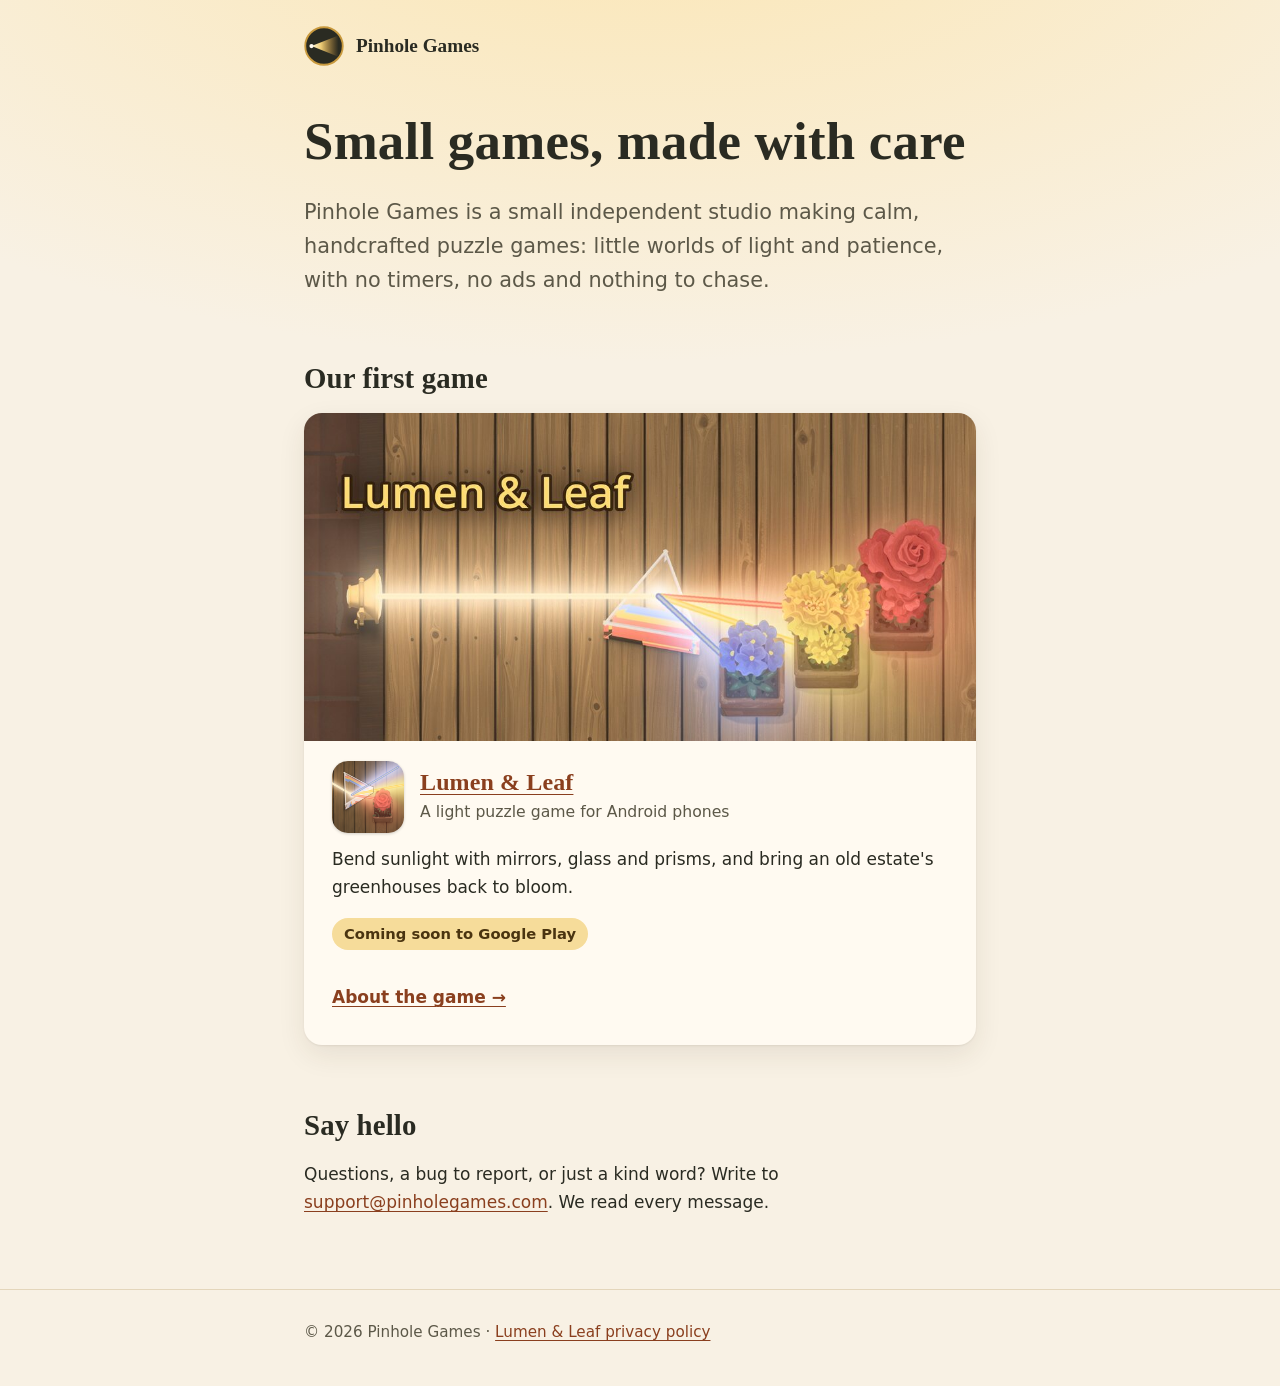
==== index.html @ 26357731 "The studio's website: home, Lumen & Leaf and a 404 page Plain HTML and one stylesheet for GitHub Pag" ====
<!doctype html>
<html lang="en">
<head>
  <meta charset="utf-8">
  <meta name="viewport" content="width=device-width, initial-scale=1">
  <title>Pinhole Games</title>
  <meta name="description" content="Pinhole Games is a small independent studio making calm, handcrafted puzzle games. Our first game is Lumen &amp; Leaf.">
  <link rel="canonical" href="https://pinholegames.com/">
  <link rel="icon" href="/assets/pinhole.svg" type="image/svg+xml">
  <link rel="icon" href="/assets/favicon-32.png" sizes="32x32" type="image/png">
  <link rel="apple-touch-icon" href="/assets/apple-touch-icon.png">
  <meta name="theme-color" content="#f8f1e4" media="(prefers-color-scheme: light)">
  <meta name="theme-color" content="#17201b" media="(prefers-color-scheme: dark)">
  <meta property="og:type" content="website">
  <meta property="og:site_name" content="Pinhole Games">
  <meta property="og:title" content="Pinhole Games">
  <meta property="og:description" content="A small independent studio making calm, handcrafted puzzle games.">
  <meta property="og:url" content="https://pinholegames.com/">
  <meta property="og:image" content="https://pinholegames.com/assets/lumen-and-leaf/feature.jpg">
  <link rel="stylesheet" href="/assets/site.css">
</head>
<body>
  <a class="skip" href="#main">Skip to content</a>
  <header class="site-header">
    <div class="wrap">
      <a class="brand" href="/"><img src="/assets/pinhole.svg" alt="" width="40" height="40"><span>Pinhole Games</span></a>
    </div>
  </header>

  <main id="main">
    <div class="wrap">
      <h1>Small games, made with care</h1>
      <p class="lede">Pinhole Games is a small independent studio making calm, handcrafted puzzle games:
        little worlds of light and patience, with no timers, no ads and nothing to chase.</p>

      <h2>Our first game</h2>
      <article class="card">
        <a href="/lumen-and-leaf/" tabindex="-1" aria-hidden="true">
          <img src="/assets/lumen-and-leaf/feature.jpg" width="1024" height="500"
            alt="">
        </a>
        <div class="body">
          <div class="game-head">
            <img src="/assets/lumen-and-leaf/icon.png" width="72" height="72" alt="">
            <div>
              <h3><a href="/lumen-and-leaf/">Lumen &amp; Leaf</a></h3>
              <p>A light puzzle game for Android phones</p>
            </div>
          </div>
          <p>Bend sunlight with mirrors, glass and prisms, and bring an old estate's greenhouses back to bloom.</p>
          <p><span class="badge">Coming soon to Google Play</span></p>
          <a class="more" href="/lumen-and-leaf/">About the game →</a>
        </div>
      </article>

      <h2>Say hello</h2>
      <p>Questions, a bug to report, or just a kind word? Write to
        <a href="mailto:support@pinholegames.com">support@pinholegames.com</a>. We read every message.</p>
    </div>
  </main>

  <footer class="site-footer">
    <div class="wrap">
      <p>© 2026 Pinhole Games · <a href="/lumen-and-leaf/privacy/">Lumen &amp; Leaf privacy policy</a></p>
    </div>
  </footer>
</body>
</html>
---- assets/site.css ----
/* Pinhole Games: one stylesheet for every page. No web fonts, no scripts, nothing loaded from
   another site: a visitor's browser talks to pinholegames.com alone. */

:root {
  color-scheme: light dark;
  --paper: #f8f1e4;
  --paper-glow: #fbe6b4;
  --card: #fffaf1;
  --ink: #2a2b22;
  --muted: #5c5848;
  --link: #8a3f1e;
  --leaf: #3d6a43;
  --rule: #e4d6bb;
  --badge: #f6dc9a;
  --badge-ink: #4a3410;
  --shadow: 0 1px 2px rgba(60, 45, 20, 0.08), 0 10px 28px rgba(60, 45, 20, 0.09);
  --serif: "Iowan Old Style", "Palatino Linotype", Palatino, "Book Antiqua", "URW Palladio L", Georgia, serif;
  --sans: system-ui, -apple-system, "Segoe UI", Roboto, "Noto Sans", "Helvetica Neue", Arial, sans-serif;
  --gutter: clamp(16px, 5vw, 32px);
}

@media (prefers-color-scheme: dark) {
  :root {
    --paper: #17201b;
    --paper-glow: #2d2c1d;
    --card: #212b25;
    --ink: #ece5d0;
    --muted: #b3b7a7;
    --link: #f2c862;
    --leaf: #9fd09a;
    --rule: #34403a;
    --badge: #e9c05a;
    --badge-ink: #2b2207;
    --shadow: 0 1px 2px rgba(0, 0, 0, 0.3), 0 10px 28px rgba(0, 0, 0, 0.25);
  }
}

*, *::before, *::after { box-sizing: border-box; }

html { -webkit-text-size-adjust: 100%; text-size-adjust: 100%; }

body {
  margin: 0;
  min-height: 100vh;
  display: flex;
  flex-direction: column;
  font: 1.0625rem/1.65 var(--sans);
  color: var(--ink);
  /* Morning light falling from the top of the page. */
  background: radial-gradient(130% 55% at 50% -8%, var(--paper-glow) 0%, var(--paper) 62%) no-repeat, var(--paper);
  overflow-wrap: break-word;
}

img { max-width: 100%; height: auto; display: block; }

a { color: var(--link); text-underline-offset: 0.18em; text-decoration-thickness: 1px; }
a:hover { text-decoration-thickness: 2px; }
a:focus-visible { outline: 3px solid var(--link); outline-offset: 3px; border-radius: 4px; }

h1, h2, h3 { font-family: var(--serif); font-weight: 600; line-height: 1.2; letter-spacing: 0.005em; }
h1 { font-size: clamp(2.2rem, 7vw, 3.3rem); margin: 0 0 0.4em; }
h2 { font-size: clamp(1.45rem, 4.5vw, 1.8rem); margin: 2.2em 0 0.6em; }
h3 { font-size: 1.2rem; margin: 1.6em 0 0.4em; }
p, ul { margin: 0 0 1em; }
ul { padding-left: 1.25em; }
li { margin-bottom: 0.45em; }
li::marker { color: var(--leaf); }

.wrap { width: 100%; max-width: 46rem; margin: 0 auto; padding: 0 var(--gutter); }
.wrap.wide { max-width: 60rem; }

.skip { position: absolute; left: -999px; top: 0; }
.skip:focus { left: 16px; top: 12px; z-index: 1; background: var(--card); padding: 8px 12px; border-radius: 8px; }

/* The header: the mark and the studio's name, home from every page. */
.site-header { padding: 22px 0 8px; }
.brand {
  display: inline-flex; align-items: center; gap: 12px;
  font: 600 1.2rem/1 var(--serif); color: var(--ink); text-decoration: none;
  min-height: 48px;
}
.brand img { width: 40px; height: 40px; }
.brand:hover span { text-decoration: underline; text-decoration-thickness: 1px; text-underline-offset: 0.2em; }

main { flex: 1; padding: 28px 0 56px; }

.lede { font-size: clamp(1.12rem, 3.6vw, 1.3rem); color: var(--muted); max-width: 36em; }

.card {
  background: var(--card);
  border-radius: 18px;
  box-shadow: var(--shadow);
  overflow: hidden;
}
.card .body { padding: 20px clamp(18px, 4vw, 28px) 24px; }

.game-head { display: flex; gap: 16px; align-items: center; margin-bottom: 12px; }
.game-head img { width: 72px; height: 72px; border-radius: 22%; flex: none; box-shadow: 0 1px 3px rgba(0, 0, 0, 0.18); }
.game-head h3 { margin: 0; font-size: 1.5rem; }
.game-head p { margin: 2px 0 0; color: var(--muted); font-size: 0.98rem; }

.badge {
  display: inline-block;
  background: var(--badge); color: var(--badge-ink);
  font-weight: 600; font-size: 0.92rem;
  padding: 4px 12px; border-radius: 999px;
}

.more { display: inline-block; margin-top: 6px; font-weight: 600; min-height: 48px; line-height: 48px; }

.hero-image { border-radius: 18px; box-shadow: var(--shadow); width: 100%; aspect-ratio: 1024 / 500; object-fit: cover; }

.tagline { font-family: var(--serif); font-size: clamp(1.15rem, 3.8vw, 1.35rem); color: var(--muted); margin-top: -0.2em; }

.pricing {
  font-family: var(--serif); font-size: clamp(1.08rem, 3.4vw, 1.22rem);
  border-left: 4px solid var(--badge); padding: 4px 0 4px 14px; margin: 1.2em 0;
}

/* Screenshots: a row to swipe on a phone, three side by side on a wider screen. */
.shots {
  display: grid; grid-auto-flow: column; grid-auto-columns: min(68vw, 260px); gap: 14px;
  overflow-x: auto; scroll-snap-type: x mandatory; padding: 4px 2px 14px; margin: 1.4em 0 0.4em;
  overscroll-behavior-x: contain;
}
.shots figure { margin: 0; scroll-snap-align: start; }
.shots img { border-radius: 14px; box-shadow: var(--shadow); aspect-ratio: 540 / 960; width: 100%; }
.shots figcaption { font-size: 0.92rem; color: var(--muted); margin-top: 8px; line-height: 1.45; }
@media (min-width: 720px) {
  .shots { grid-auto-flow: row; grid-template-columns: repeat(3, 1fr); overflow: visible; }
}

/* The privacy policy: a document to read. */
.policy h2 { font-size: 1.4rem; margin-top: 1.9em; }
.policy .meta { color: var(--muted); margin-bottom: 1.6em; }
.policy .summary { background: var(--card); border-radius: 14px; padding: 16px 20px; box-shadow: var(--shadow); }
.policy .summary p:last-child { margin-bottom: 0; }

.site-footer { border-top: 1px solid var(--rule); padding: 20px 0 32px; color: var(--muted); font-size: 0.95rem; }
.site-footer p { margin: 0; }
.site-footer a { display: inline-block; min-height: 44px; line-height: 44px; }

.center { text-align: center; }
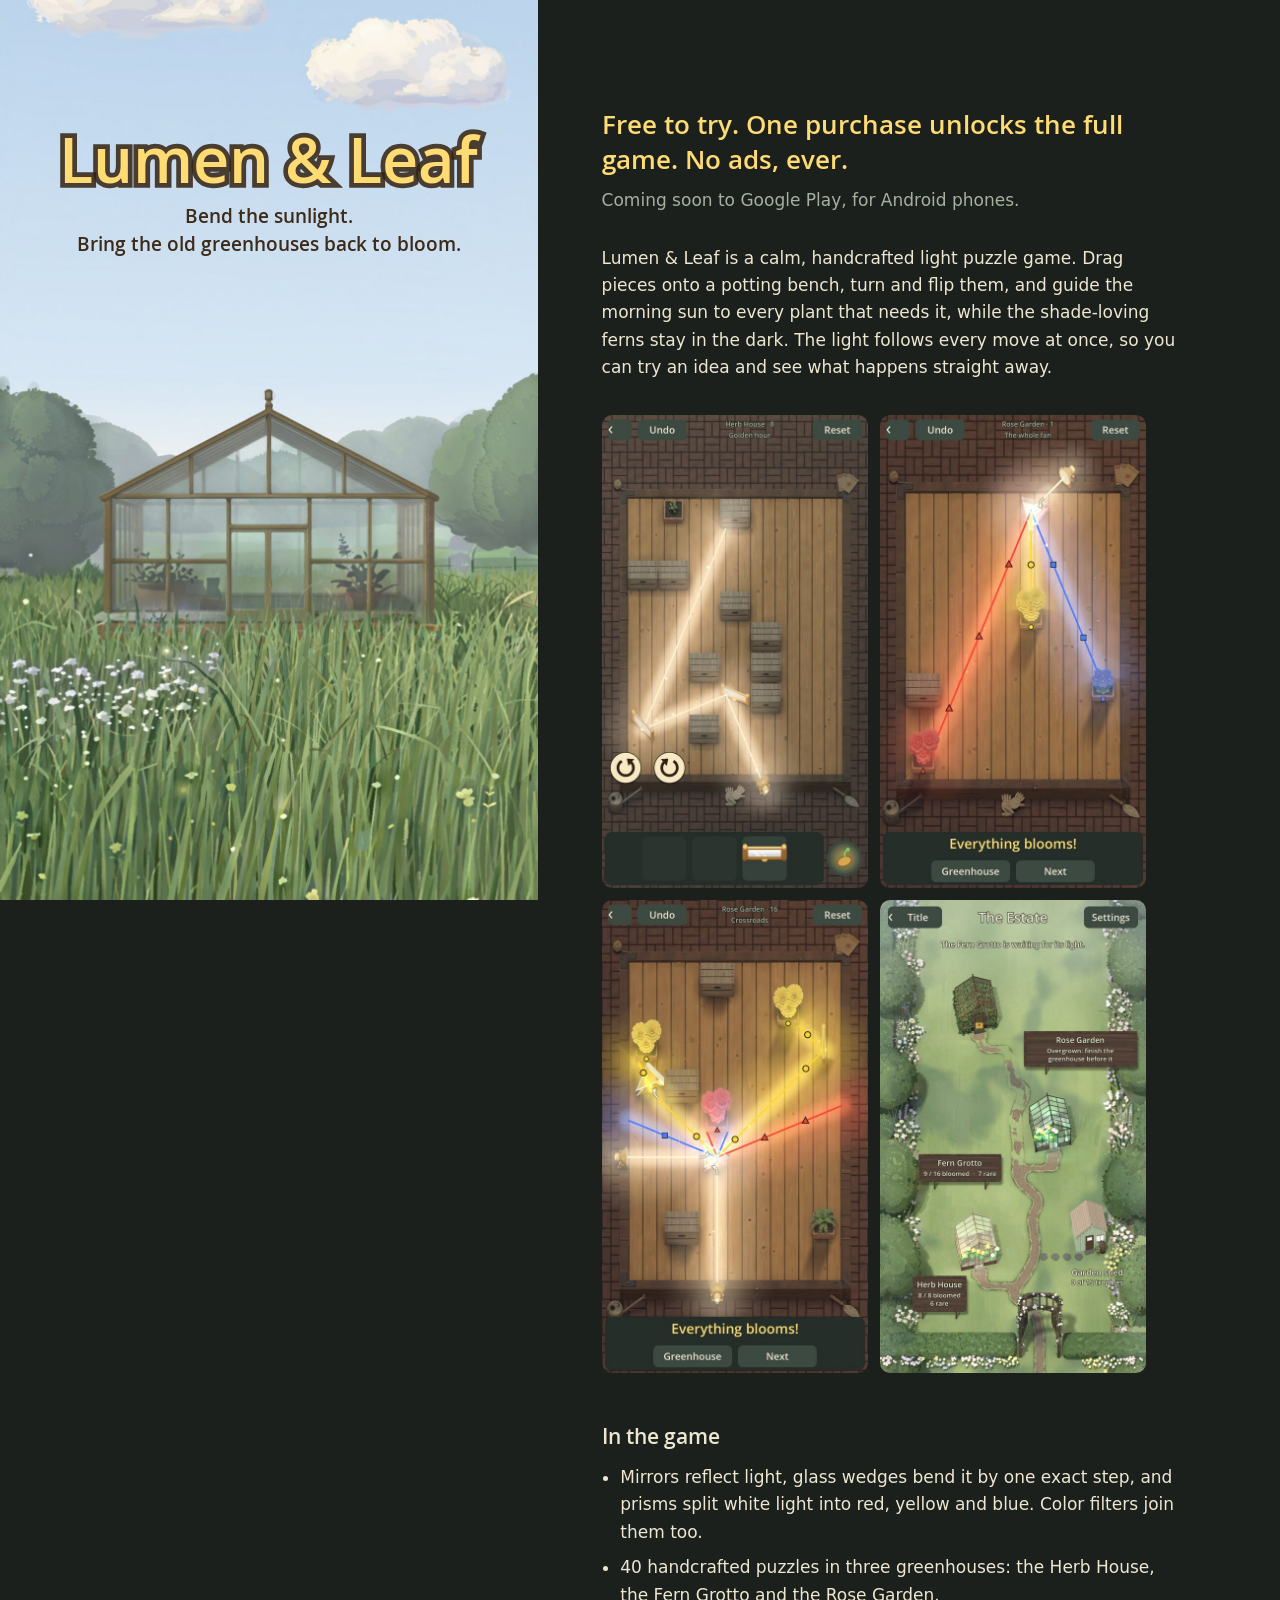
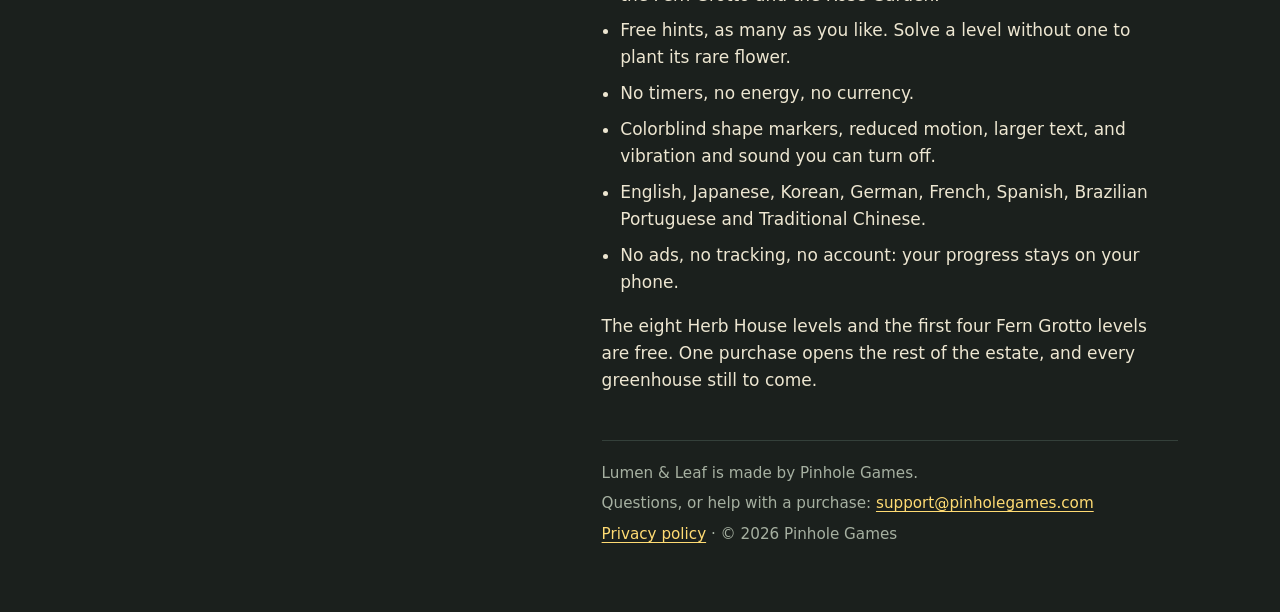
==== commit 758481a0: "The site in the game's own look The home page is Lumen & Leaf: the title screen's painting with the " ====
--- a/index.html
+++ b/index.html
@@ -3,66 +3,69 @@
 <head>
   <meta charset="utf-8">
   <meta name="viewport" content="width=device-width, initial-scale=1">
-  <title>Pinhole Games</title>
-  <meta name="description" content="Pinhole Games is a small independent studio making calm, handcrafted puzzle games. Our first game is Lumen &amp; Leaf.">
+  <title>Lumen &amp; Leaf</title>
+  <meta name="description" content="Lumen &amp; Leaf: bend sunlight with mirrors, glass and prisms, and bring an old estate's greenhouses back to bloom. A light puzzle game for Android phones by Pinhole Games.">
   <link rel="canonical" href="https://pinholegames.com/">
-  <link rel="icon" href="/assets/pinhole.svg" type="image/svg+xml">
+  <link rel="icon" href="/favicon.ico" sizes="any">
   <link rel="icon" href="/assets/favicon-32.png" sizes="32x32" type="image/png">
   <link rel="apple-touch-icon" href="/assets/apple-touch-icon.png">
-  <meta name="theme-color" content="#f8f1e4" media="(prefers-color-scheme: light)">
-  <meta name="theme-color" content="#17201b" media="(prefers-color-scheme: dark)">
+  <link rel="preload" href="/assets/fonts/open-sans-semibold.woff2" as="font" type="font/woff2" crossorigin>
+  <meta name="theme-color" content="#1b201d">
   <meta property="og:type" content="website">
   <meta property="og:site_name" content="Pinhole Games">
-  <meta property="og:title" content="Pinhole Games">
-  <meta property="og:description" content="A small independent studio making calm, handcrafted puzzle games.">
+  <meta property="og:title" content="Lumen &amp; Leaf">
+  <meta property="og:description" content="Bend sunlight with mirrors, glass and prisms, and bring an old estate's greenhouses back to bloom.">
   <meta property="og:url" content="https://pinholegames.com/">
   <meta property="og:image" content="https://pinholegames.com/assets/lumen-and-leaf/feature.jpg">
   <link rel="stylesheet" href="/assets/site.css">
 </head>
 <body>
-  <a class="skip" href="#main">Skip to content</a>
-  <header class="site-header">
-    <div class="wrap">
-      <a class="brand" href="/"><img src="/assets/pinhole.svg" alt="" width="40" height="40"><span>Pinhole Games</span></a>
-    </div>
-  </header>
+  <div class="page">
+    <header class="title">
+      <h1>Lumen &amp; Leaf</h1>
+      <p>Bend the sunlight.<br>Bring the old greenhouses back to bloom.</p>
+    </header>
 
-  <main id="main">
-    <div class="wrap">
-      <h1>Small games, made with care</h1>
-      <p class="lede">Pinhole Games is a small independent studio making calm, handcrafted puzzle games:
-        little worlds of light and patience, with no timers, no ads and nothing to chase.</p>
+    <main class="about">
+      <p class="pricing">Free to try. One purchase unlocks the full game. No ads, ever.</p>
+      <p class="status">Coming soon to Google Play, for Android phones.</p>
 
-      <h2>Our first game</h2>
-      <article class="card">
-        <a href="/lumen-and-leaf/" tabindex="-1" aria-hidden="true">
-          <img src="/assets/lumen-and-leaf/feature.jpg" width="1024" height="500"
-            alt="">
-        </a>
-        <div class="body">
-          <div class="game-head">
-            <img src="/assets/lumen-and-leaf/icon.png" width="72" height="72" alt="">
-            <div>
-              <h3><a href="/lumen-and-leaf/">Lumen &amp; Leaf</a></h3>
-              <p>A light puzzle game for Android phones</p>
-            </div>
-          </div>
-          <p>Bend sunlight with mirrors, glass and prisms, and bring an old estate's greenhouses back to bloom.</p>
-          <p><span class="badge">Coming soon to Google Play</span></p>
-          <a class="more" href="/lumen-and-leaf/">About the game →</a>
-        </div>
-      </article>
+      <p>Lumen &amp; Leaf is a calm, handcrafted light puzzle game. Drag pieces onto a potting bench, turn and
+        flip them, and guide the morning sun to every plant that needs it, while the shade-loving ferns stay in
+        the dark. The light follows every move at once, so you can try an idea and see what happens straight
+        away.</p>
 
-      <h2>Say hello</h2>
-      <p>Questions, a bug to report, or just a kind word? Write to
-        <a href="mailto:support@pinholegames.com">support@pinholegames.com</a>. We read every message.</p>
-    </div>
-  </main>
+      <div class="shots">
+        <img src="/assets/lumen-and-leaf/golden-hour.jpg" width="540" height="960" loading="lazy"
+          alt="A Herb House level: sunlight bounces off mirrors across a wooden potting bench between crates.">
+        <img src="/assets/lumen-and-leaf/prism-fan.jpg" width="540" height="960" loading="lazy"
+          alt="A Rose Garden level: a prism splits the sunlight into red, yellow and blue beams, each reaching a flower of its color.">
+        <img src="/assets/lumen-and-leaf/crossroads.jpg" width="540" height="960" loading="lazy"
+          alt="A solved level: white, red, yellow and blue light crosses the bench and every flower is in bloom.">
+        <img src="/assets/lumen-and-leaf/estate.jpg" width="540" height="960" loading="lazy"
+          alt="The estate map: paths through a garden to the Herb House, the Fern Grotto, the Rose Garden and the garden shed.">
+      </div>
 
-  <footer class="site-footer">
-    <div class="wrap">
-      <p>© 2026 Pinhole Games · <a href="/lumen-and-leaf/privacy/">Lumen &amp; Leaf privacy policy</a></p>
-    </div>
-  </footer>
+      <h2>In the game</h2>
+      <ul>
+        <li>Mirrors reflect light, glass wedges bend it by one exact step, and prisms split white light into red,
+          yellow and blue. Color filters join them too.</li>
+        <li>40 handcrafted puzzles in three greenhouses: the Herb House, the Fern Grotto and the Rose Garden.</li>
+        <li>Free hints, as many as you like. Solve a level without one to plant its rare flower.</li>
+        <li>No timers, no energy, no currency.</li>
+        <li>Colorblind shape markers, reduced motion, larger text, and vibration and sound you can turn off.</li>
+        <li>English, Japanese, Korean, German, French, Spanish, Brazilian Portuguese and Traditional Chinese.</li>
+        <li>No ads, no tracking, no account: your progress stays on your phone.</li>
+      </ul>
+      <p>The eight Herb House levels and the first four Fern Grotto levels are free. One purchase opens the rest
+        of the estate, and every greenhouse still to come.</p>
+
+      <footer class="site-footer">
+        <p>Lumen &amp; Leaf is made by Pinhole Games.</p>
+        <p>Questions, or help with a purchase: <a href="mailto:support@pinholegames.com">support@pinholegames.com</a></p>
+        <p><a href="/lumen-and-leaf/privacy">Privacy policy</a> · © 2026 Pinhole Games</p>
+      </footer>
+    </main>
+  </div>
 </body>
 </html>
--- a/assets/site.css
+++ b/assets/site.css
@@ -1,143 +1,102 @@
-/* Pinhole Games: one stylesheet for every page. No web fonts, no scripts, nothing loaded from
-   another site: a visitor's browser talks to pinholegames.com alone. */
+/* pinholegames.com. The Lumen & Leaf page wears the game's own look: its title painting, its lettering
+   (Open Sans SemiBold, gold with a dark edge) and its colours (src/game/palette.gd). The privacy policy
+   and the 404 page are plain pages. No scripts, nothing loaded from another site. */
+
+@font-face {
+  font-family: "Open Sans";
+  src: url("/assets/fonts/open-sans-semibold.woff2") format("woff2");
+  font-weight: 600;
+  font-style: normal;
+  font-display: swap;
+}
 
 :root {
-  color-scheme: light dark;
-  --paper: #f8f1e4;
-  --paper-glow: #fbe6b4;
-  --card: #fffaf1;
-  --ink: #2a2b22;
-  --muted: #5c5848;
-  --link: #8a3f1e;
-  --leaf: #3d6a43;
-  --rule: #e4d6bb;
-  --badge: #f6dc9a;
-  --badge-ink: #4a3410;
-  --shadow: 0 1px 2px rgba(60, 45, 20, 0.08), 0 10px 28px rgba(60, 45, 20, 0.09);
-  --serif: "Iowan Old Style", "Palatino Linotype", Palatino, "Book Antiqua", "URW Palladio L", Georgia, serif;
-  --sans: system-ui, -apple-system, "Segoe UI", Roboto, "Noto Sans", "Helvetica Neue", Arial, sans-serif;
-  --gutter: clamp(16px, 5vw, 32px);
+  --ground: #1b201d;
+  --tray: #262e2a;
+  --text: #ede6d1;
+  --muted: #a6b0a1;
+  --gold: #ffdb73;
+  --edge: rgba(51, 33, 15, 0.85);
+  --brown: #3d2b1a;
+  --rule: #34403a;
+  --game: "Open Sans", system-ui, sans-serif;
+  --body: system-ui, -apple-system, "Segoe UI", Roboto, "Noto Sans", Arial, sans-serif;
+  --gutter: clamp(16px, 5vw, 48px);
 }
 
-@media (prefers-color-scheme: dark) {
-  :root {
-    --paper: #17201b;
-    --paper-glow: #2d2c1d;
-    --card: #212b25;
-    --ink: #ece5d0;
-    --muted: #b3b7a7;
-    --link: #f2c862;
-    --leaf: #9fd09a;
-    --rule: #34403a;
-    --badge: #e9c05a;
-    --badge-ink: #2b2207;
-    --shadow: 0 1px 2px rgba(0, 0, 0, 0.3), 0 10px 28px rgba(0, 0, 0, 0.25);
-  }
+* { box-sizing: border-box; }
+html { -webkit-text-size-adjust: 100%; text-size-adjust: 100%; }
+body { margin: 0; background: var(--ground); color: var(--text); font: 1.0625rem/1.6 var(--body); }
+img { display: block; max-width: 100%; height: auto; }
+a { color: var(--gold); text-underline-offset: 0.18em; }
+a:focus-visible { outline: 3px solid var(--gold); outline-offset: 3px; }
+h2 { font: 600 1.3rem/1.3 var(--game); margin: 2.4em 0 0.7em; color: var(--text); }
+p, ul { margin: 0 0 1em; }
+ul { padding-left: 1.1em; }
+li { margin-bottom: 0.5em; }
+
+/* The title screen: the painted meadow and its greenhouse, the game's name lettered over the sky. */
+.title {
+  min-height: 100svh;
+  padding: 16svh var(--gutter) 0;
+  background: #b9d3e6 url("/assets/lumen-and-leaf/title.jpg") center 22% / cover no-repeat;
+  text-align: center;
+}
+.title h1 {
+  margin: 0;
+  font: 600 min(6.4rem, 12vw)/1.05 var(--game);
+  white-space: nowrap;
+  color: var(--gold);
+  -webkit-text-stroke: 0.15em var(--edge);
+  paint-order: stroke fill;
+}
+/* Each line of the tagline on a line of its own, never wrapped, as the title screen has it. */
+.title p {
+  margin: 0.55em 0 0;
+  font: 600 min(1.45rem, 4vw)/1.45 var(--game);
+  color: var(--brown);
+  white-space: nowrap;
 }
 
-*, *::before, *::after { box-sizing: border-box; }
+.about { padding: 40px var(--gutter) 24px; max-width: 46rem; margin: 0 auto; }
+.pricing { font: 600 clamp(1.25rem, 4vw, 1.6rem)/1.35 var(--game); color: var(--gold); margin-bottom: 0.4em; }
+.status { color: var(--muted); margin-bottom: 1.8em; }
 
-html { -webkit-text-size-adjust: 100%; text-size-adjust: 100%; }
+/* Screenshots: a row to swipe on a phone, a grid beside the painting on a wide screen. */
+.shots {
+  display: grid; grid-auto-flow: column; grid-auto-columns: min(62vw, 240px); gap: 12px;
+  overflow-x: auto; scroll-snap-type: x mandatory; overscroll-behavior-x: contain;
+  margin: 2em calc(-1 * var(--gutter)); padding: 0 var(--gutter) 8px;
+}
+.shots img { scroll-snap-align: start; border-radius: 10px; aspect-ratio: 540 / 960; width: 100%; }
 
-body {
-  margin: 0;
-  min-height: 100vh;
-  display: flex;
-  flex-direction: column;
-  font: 1.0625rem/1.65 var(--sans);
-  color: var(--ink);
-  /* Morning light falling from the top of the page. */
-  background: radial-gradient(130% 55% at 50% -8%, var(--paper-glow) 0%, var(--paper) 62%) no-repeat, var(--paper);
-  overflow-wrap: break-word;
+.site-footer { border-top: 1px solid var(--rule); margin-top: 3em; padding: 20px 0 36px; color: var(--muted); font-size: 0.95rem; }
+.site-footer p { margin: 0 0 0.4em; }
+
+/* A wide screen: the title screen stays in view at the left, the rest scrolls beside it. */
+@media (min-width: 960px) {
+  .page { display: grid; grid-template-columns: minmax(420px, 42vw) 1fr; }
+  .title { position: sticky; top: 0; height: 100vh; min-height: 0; padding: 14vh 32px 0; background-position: center 20%; }
+  .title h1 { font-size: clamp(2.9rem, 4.9vw, 4.75rem); }
+  .title p { font-size: min(1.35rem, 1.5vw); }
+  .about { padding: 12vh clamp(32px, 5vw, 80px) 24px; margin: 0; max-width: 44rem; }
+  .shots { grid-auto-flow: row; grid-template-columns: repeat(2, 1fr); overflow: visible; margin: 2em 0; padding: 0; max-width: 34rem; }
 }
 
-img { max-width: 100%; height: auto; display: block; }
-
-a { color: var(--link); text-underline-offset: 0.18em; text-decoration-thickness: 1px; }
-a:hover { text-decoration-thickness: 2px; }
-a:focus-visible { outline: 3px solid var(--link); outline-offset: 3px; border-radius: 4px; }
-
-h1, h2, h3 { font-family: var(--serif); font-weight: 600; line-height: 1.2; letter-spacing: 0.005em; }
-h1 { font-size: clamp(2.2rem, 7vw, 3.3rem); margin: 0 0 0.4em; }
-h2 { font-size: clamp(1.45rem, 4.5vw, 1.8rem); margin: 2.2em 0 0.6em; }
-h3 { font-size: 1.2rem; margin: 1.6em 0 0.4em; }
-p, ul { margin: 0 0 1em; }
-ul { padding-left: 1.25em; }
-li { margin-bottom: 0.45em; }
-li::marker { color: var(--leaf); }
-
-.wrap { width: 100%; max-width: 46rem; margin: 0 auto; padding: 0 var(--gutter); }
-.wrap.wide { max-width: 60rem; }
-
-.skip { position: absolute; left: -999px; top: 0; }
-.skip:focus { left: 16px; top: 12px; z-index: 1; background: var(--card); padding: 8px 12px; border-radius: 8px; }
-
-/* The header: the mark and the studio's name, home from every page. */
-.site-header { padding: 22px 0 8px; }
-.brand {
-  display: inline-flex; align-items: center; gap: 12px;
-  font: 600 1.2rem/1 var(--serif); color: var(--ink); text-decoration: none;
-  min-height: 48px;
+/* Plain pages: the privacy policy and the 404. */
+body.plain { background: #fdfcf8; color: #1f1f1c; }
+body.plain a { color: #2d5a3c; }
+body.plain a:focus-visible { outline-color: #2d5a3c; }
+body.plain h1 { font: 600 clamp(1.7rem, 5vw, 2.2rem)/1.2 var(--game); margin: 0.4em 0 0.3em; }
+body.plain h2 { color: inherit; font-size: 1.2rem; margin: 2em 0 0.5em; }
+body.plain .doc { max-width: 42rem; margin: 0 auto; padding: 28px var(--gutter) 56px; }
+body.plain .meta { color: #5a5a52; }
+body.plain .back { display: inline-block; padding: 10px 0; font-size: 0.95rem; }
+body.plain .site-footer { border-color: #e2ded3; color: #5a5a52; }
+@media (prefers-color-scheme: dark) {
+  body.plain { background: var(--ground); color: var(--text); }
+  body.plain a { color: var(--gold); }
+  body.plain a:focus-visible { outline-color: var(--gold); }
+  body.plain .meta, body.plain .site-footer { color: var(--muted); }
+  body.plain .site-footer { border-color: var(--rule); }
 }
-.brand img { width: 40px; height: 40px; }
-.brand:hover span { text-decoration: underline; text-decoration-thickness: 1px; text-underline-offset: 0.2em; }
-
-main { flex: 1; padding: 28px 0 56px; }
-
-.lede { font-size: clamp(1.12rem, 3.6vw, 1.3rem); color: var(--muted); max-width: 36em; }
-
-.card {
-  background: var(--card);
-  border-radius: 18px;
-  box-shadow: var(--shadow);
-  overflow: hidden;
-}
-.card .body { padding: 20px clamp(18px, 4vw, 28px) 24px; }
-
-.game-head { display: flex; gap: 16px; align-items: center; margin-bottom: 12px; }
-.game-head img { width: 72px; height: 72px; border-radius: 22%; flex: none; box-shadow: 0 1px 3px rgba(0, 0, 0, 0.18); }
-.game-head h3 { margin: 0; font-size: 1.5rem; }
-.game-head p { margin: 2px 0 0; color: var(--muted); font-size: 0.98rem; }
-
-.badge {
-  display: inline-block;
-  background: var(--badge); color: var(--badge-ink);
-  font-weight: 600; font-size: 0.92rem;
-  padding: 4px 12px; border-radius: 999px;
-}
-
-.more { display: inline-block; margin-top: 6px; font-weight: 600; min-height: 48px; line-height: 48px; }
-
-.hero-image { border-radius: 18px; box-shadow: var(--shadow); width: 100%; aspect-ratio: 1024 / 500; object-fit: cover; }
-
-.tagline { font-family: var(--serif); font-size: clamp(1.15rem, 3.8vw, 1.35rem); color: var(--muted); margin-top: -0.2em; }
-
-.pricing {
-  font-family: var(--serif); font-size: clamp(1.08rem, 3.4vw, 1.22rem);
-  border-left: 4px solid var(--badge); padding: 4px 0 4px 14px; margin: 1.2em 0;
-}
-
-/* Screenshots: a row to swipe on a phone, three side by side on a wider screen. */
-.shots {
-  display: grid; grid-auto-flow: column; grid-auto-columns: min(68vw, 260px); gap: 14px;
-  overflow-x: auto; scroll-snap-type: x mandatory; padding: 4px 2px 14px; margin: 1.4em 0 0.4em;
-  overscroll-behavior-x: contain;
-}
-.shots figure { margin: 0; scroll-snap-align: start; }
-.shots img { border-radius: 14px; box-shadow: var(--shadow); aspect-ratio: 540 / 960; width: 100%; }
-.shots figcaption { font-size: 0.92rem; color: var(--muted); margin-top: 8px; line-height: 1.45; }
-@media (min-width: 720px) {
-  .shots { grid-auto-flow: row; grid-template-columns: repeat(3, 1fr); overflow: visible; }
-}
-
-/* The privacy policy: a document to read. */
-.policy h2 { font-size: 1.4rem; margin-top: 1.9em; }
-.policy .meta { color: var(--muted); margin-bottom: 1.6em; }
-.policy .summary { background: var(--card); border-radius: 14px; padding: 16px 20px; box-shadow: var(--shadow); }
-.policy .summary p:last-child { margin-bottom: 0; }
-
-.site-footer { border-top: 1px solid var(--rule); padding: 20px 0 32px; color: var(--muted); font-size: 0.95rem; }
-.site-footer p { margin: 0; }
-.site-footer a { display: inline-block; min-height: 44px; line-height: 44px; }
-
-.center { text-align: center; }
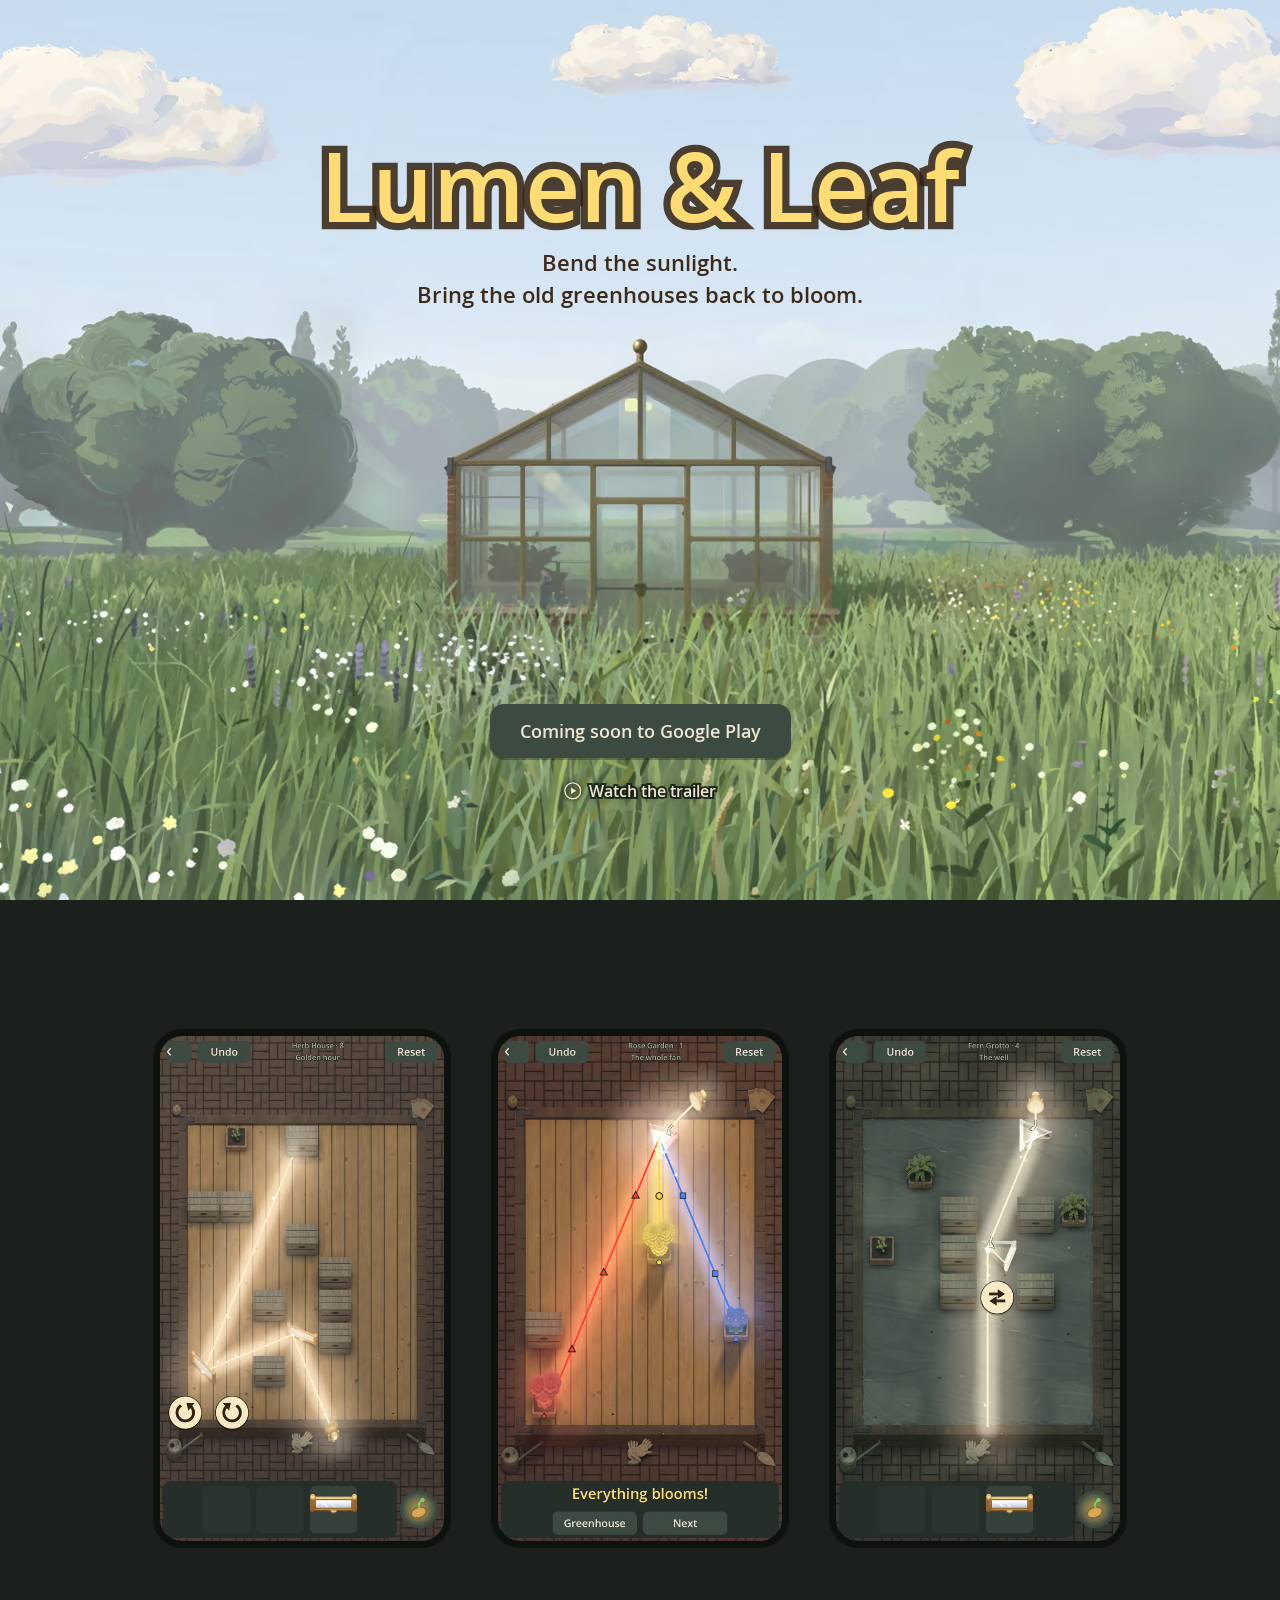
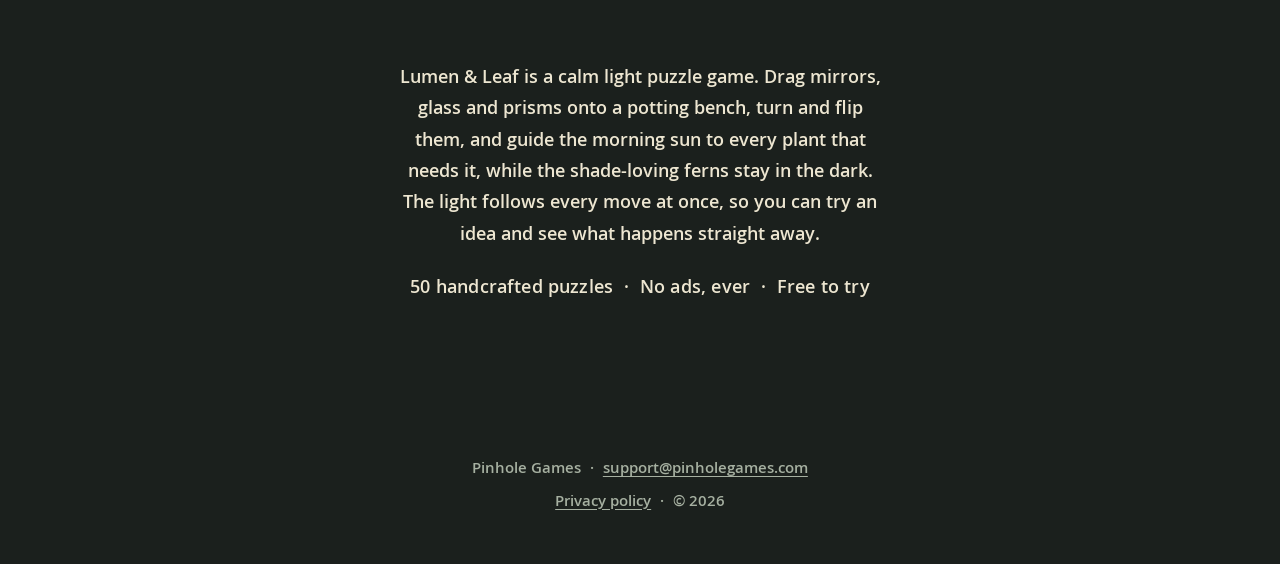
==== commit 9897cfbe: "A one-column landing page for Lumen & Leaf The home page is one column, the same on a phone and a de" ====
--- a/index.html
+++ b/index.html
@@ -4,7 +4,7 @@
   <meta charset="utf-8">
   <meta name="viewport" content="width=device-width, initial-scale=1">
   <title>Lumen &amp; Leaf</title>
-  <meta name="description" content="Lumen &amp; Leaf: bend sunlight with mirrors, glass and prisms, and bring an old estate's greenhouses back to bloom. A light puzzle game for Android phones by Pinhole Games.">
+  <meta name="description" content="Lumen &amp; Leaf: bend sunlight with mirrors, glass and prisms, and bring an old estate's greenhouses back to bloom. 50 handcrafted puzzles for Android phones, free to try, no ads.">
   <link rel="canonical" href="https://pinholegames.com/">
   <link rel="icon" href="/favicon.ico" sizes="any">
   <link rel="icon" href="/assets/favicon-32.png" sizes="32x32" type="image/png">
@@ -17,55 +17,169 @@
   <meta property="og:description" content="Bend sunlight with mirrors, glass and prisms, and bring an old estate's greenhouses back to bloom.">
   <meta property="og:url" content="https://pinholegames.com/">
   <meta property="og:image" content="https://pinholegames.com/assets/lumen-and-leaf/feature.jpg">
-  <link rel="stylesheet" href="/assets/site.css">
+  <style>
+    /* Lumen & Leaf's own look: its title painting, its lettering (Open Sans SemiBold, gold with a dark edge) and its
+       colours (src/game/palette.gd). One column, the same on a phone and a desktop. */
+    @font-face {
+      font-family: "Open Sans";
+      src: url("/assets/fonts/open-sans-semibold.woff2") format("woff2");
+      font-weight: 600;
+      font-display: swap;
+    }
+    :root {
+      --ground: #1b201d;
+      --frame: #0e120f;
+      --button: #3d4a42;
+      --text: #ede6d1;
+      --muted: #a6b0a1;
+      --gold: #ffdb73;
+      --edge: rgba(51, 33, 15, 0.85);
+      --brown: #3d2b1a;
+      --font: "Open Sans", system-ui, sans-serif;
+    }
+    * { box-sizing: border-box; }
+    html { -webkit-text-size-adjust: 100%; text-size-adjust: 100%; }
+    body { margin: 0; background: var(--ground); color: var(--text); font: 600 1.0625rem/1.65 var(--font); }
+    img, video { display: block; max-width: 100%; }
+    a { color: var(--gold); text-underline-offset: 0.2em; }
+    a:focus-visible, button:focus-visible { outline: 3px solid var(--gold); outline-offset: 3px; border-radius: 6px; }
+
+    /* The hero: the painted meadow and its greenhouse across the whole screen, the name over the sky, the button
+       over the meadow, as the game's title screen lays them out. */
+    .hero { position: relative; height: 100svh; min-height: 560px; overflow: hidden; display: flex;
+            flex-direction: column; align-items: center; text-align: center; padding: 0 16px; }
+    .hero picture, .hero .art { position: absolute; inset: 0; width: 100%; height: 100%; }
+    .hero .art { object-fit: cover; object-position: 50% 22%; }
+    @media (min-aspect-ratio: 1/1) { .hero .art { object-position: 50% 40%; } }
+    .hero > :not(picture) { position: relative; }
+    .hero h1 { margin: 15svh 0 0; font: 600 min(6rem, 12vw)/1.05 var(--font); color: var(--gold); white-space: nowrap;
+               -webkit-text-stroke: 0.15em var(--edge); paint-order: stroke fill; }
+    .tagline { margin: 0.5em 0 0; font-size: min(1.4rem, 4vw); line-height: 1.45; color: var(--brown); white-space: nowrap; }
+    .play { margin-top: auto; margin-bottom: 10svh; display: flex; flex-direction: column; align-items: center; gap: 14px; }
+    .button { display: inline-block; padding: 16px 30px; border-radius: 14px; background: var(--button); color: var(--text);
+              font-size: 1.15rem; line-height: 1.2; box-shadow: 0 2px 0 rgba(0, 0, 0, 0.25); }
+    /* Words over the painting get a dark edge, as the game gives its words over painted art. */
+    .watch { color: var(--text); font-size: 1rem; text-decoration: none; display: inline-flex; align-items: center;
+             gap: 8px; padding: 6px 10px; -webkit-text-stroke: 4px rgba(22, 30, 20, 0.85); paint-order: stroke fill;
+             text-shadow: 0 0 10px rgba(22, 30, 20, 0.6); }
+    .watch:hover { text-decoration: underline; }
+    .watch svg { width: 1.1em; height: 1.1em; filter: drop-shadow(0 0 1.5px rgba(22, 30, 20, 0.95)) drop-shadow(0 0 4px rgba(22, 30, 20, 0.6)); }
+
+    /* Three phone screenshots in simple rounded frames: side by side, or a row to swipe on a narrow screen. */
+    .shots { display: flex; justify-content: center; gap: clamp(16px, 3vw, 40px); padding: clamp(72px, 12vw, 128px) 24px 0;
+             overflow-x: auto; scroll-snap-type: x mandatory; scrollbar-width: none; }
+    .shots::-webkit-scrollbar { display: none; }
+    .shots figure { margin: 0; flex: 0 0 auto; width: clamp(200px, 26vw, 300px); scroll-snap-align: center;
+                    padding: 8px; border-radius: 30px; background: var(--frame); box-shadow: inset 0 0 0 1px rgba(255, 255, 255, 0.06); }
+    .shots img { width: 100%; height: auto; aspect-ratio: 9 / 16; border-radius: 22px; }
+    @media (max-width: 720px) {
+      .shots { justify-content: flex-start; padding-left: 13vw; padding-right: 13vw; scroll-padding: 0 13vw; }
+      .shots figure { width: 74vw; }
+    }
+
+    .about { max-width: 34rem; margin: 0 auto; padding: clamp(64px, 10vw, 112px) 24px 0; text-align: center; }
+    .about p { margin: 0 0 1.2em; color: var(--text); font-size: 1.12rem; line-height: 1.75; }
+    .facts { color: var(--gold); font-size: 1.15rem; letter-spacing: 0.01em; margin-top: 2em; }
+    .facts span { white-space: nowrap; }
+    .facts span + span::before { content: "·"; margin: 0 0.6em; }
+    @media (max-width: 560px) {
+      .facts span { display: block; }
+      .facts span + span::before { content: none; }
+    }
+
+    footer { padding: clamp(80px, 12vw, 128px) 24px 48px; text-align: center; color: var(--muted); font-size: 0.92rem; }
+    footer p { margin: 0; line-height: 2.2; }
+    footer a { color: var(--muted); }
+    footer .dot { padding: 0 0.6em; }
+
+    /* The trailer, over the page. */
+    dialog { padding: 0; border: 0; background: transparent; max-width: none; max-height: none; overflow: visible; }
+    dialog::backdrop { background: rgba(8, 10, 9, 0.88); }
+    dialog video { height: min(88svh, 160vw); width: auto; aspect-ratio: 9 / 16; border-radius: 16px; background: #000; }
+    .close { position: absolute; top: -14px; right: -14px; width: 44px; height: 44px; border-radius: 50%; border: 0;
+             background: var(--button); color: var(--text); font: 600 1.5rem/1 var(--font); cursor: pointer; }
+  </style>
 </head>
 <body>
-  <div class="page">
-    <header class="title">
-      <h1>Lumen &amp; Leaf</h1>
-      <p>Bend the sunlight.<br>Bring the old greenhouses back to bloom.</p>
-    </header>
+  <header class="hero">
+    <picture>
+      <source media="(min-aspect-ratio: 1/1)" type="image/avif" sizes="100vw"
+        srcset="/assets/lumen-and-leaf/hero-wide-1600.avif 1600w, /assets/lumen-and-leaf/hero-wide-2560.avif 2560w">
+      <source media="(min-aspect-ratio: 1/1)" sizes="100vw"
+        srcset="/assets/lumen-and-leaf/hero-wide-1600.jpg 1600w, /assets/lumen-and-leaf/hero-wide-2560.jpg 2560w">
+      <source type="image/avif" srcset="/assets/lumen-and-leaf/hero-tall.avif">
+      <img class="art" src="/assets/lumen-and-leaf/hero-tall.jpg" width="1080" height="2400" alt="" fetchpriority="high">
+    </picture>
+    <h1>Lumen &amp; Leaf</h1>
+    <p class="tagline">Bend the sunlight.<br>Bring the old greenhouses back to bloom.</p>
+    <div class="play">
+      <span class="button">Coming soon to Google Play</span>
+      <a class="watch" id="watch" href="/assets/lumen-and-leaf/trailer.mp4"><svg viewBox="0 0 20 20" aria-hidden="true"><circle cx="10" cy="10" r="9" fill="none" stroke="currentColor" stroke-width="1.6"/><path d="M8 6.2v7.6l6-3.8z" fill="currentColor"/></svg>Watch the trailer</a>
+    </div>
+  </header>
 
-    <main class="about">
-      <p class="pricing">Free to try. One purchase unlocks the full game. No ads, ever.</p>
-      <p class="status">Coming soon to Google Play, for Android phones.</p>
+  <main>
+    <div class="shots">
+      <figure>
+        <picture>
+          <source type="image/avif" srcset="/assets/lumen-and-leaf/shot-herb-house.avif">
+          <img src="/assets/lumen-and-leaf/shot-herb-house.jpg" width="540" height="960" loading="lazy"
+            alt="A Herb House level: sunlight bounces off mirrors across a wooden potting bench between crates.">
+        </picture>
+      </figure>
+      <figure>
+        <picture>
+          <source type="image/avif" srcset="/assets/lumen-and-leaf/shot-rose-garden.avif">
+          <img src="/assets/lumen-and-leaf/shot-rose-garden.jpg" width="540" height="960" loading="lazy"
+            alt="A Rose Garden level: a prism splits the sunlight into red, yellow and blue, each beam reaching a flower of its color.">
+        </picture>
+      </figure>
+      <figure>
+        <picture>
+          <source type="image/avif" srcset="/assets/lumen-and-leaf/shot-fern-grotto.avif">
+          <img src="/assets/lumen-and-leaf/shot-fern-grotto.jpg" width="540" height="960" loading="lazy"
+            alt="A Fern Grotto level: light crosses a slate bench through a glass wedge, ferns in the shade.">
+        </picture>
+      </figure>
+    </div>
 
-      <p>Lumen &amp; Leaf is a calm, handcrafted light puzzle game. Drag pieces onto a potting bench, turn and
-        flip them, and guide the morning sun to every plant that needs it, while the shade-loving ferns stay in
-        the dark. The light follows every move at once, so you can try an idea and see what happens straight
-        away.</p>
+    <section class="about">
+      <p>Lumen &amp; Leaf is a calm light puzzle game. Drag mirrors, glass and prisms onto a potting bench, turn and
+        flip them, and guide the morning sun to every plant that needs it, while the shade-loving ferns stay in the
+        dark. The light follows every move at once, so you can try an idea and see what happens straight away.</p>
+      <p class="facts"><span>50 handcrafted puzzles</span><span>No ads, ever</span><span>Free to try</span></p>
+    </section>
+  </main>
 
-      <div class="shots">
-        <img src="/assets/lumen-and-leaf/golden-hour.jpg" width="540" height="960" loading="lazy"
-          alt="A Herb House level: sunlight bounces off mirrors across a wooden potting bench between crates.">
-        <img src="/assets/lumen-and-leaf/prism-fan.jpg" width="540" height="960" loading="lazy"
-          alt="A Rose Garden level: a prism splits the sunlight into red, yellow and blue beams, each reaching a flower of its color.">
-        <img src="/assets/lumen-and-leaf/crossroads.jpg" width="540" height="960" loading="lazy"
-          alt="A solved level: white, red, yellow and blue light crosses the bench and every flower is in bloom.">
-        <img src="/assets/lumen-and-leaf/estate.jpg" width="540" height="960" loading="lazy"
-          alt="The estate map: paths through a garden to the Herb House, the Fern Grotto, the Rose Garden and the garden shed.">
-      </div>
+  <footer>
+    <p>Pinhole Games<span class="dot">·</span><a href="mailto:support@pinholegames.com">support@pinholegames.com</a></p>
+    <p><a href="/lumen-and-leaf/privacy">Privacy policy</a><span class="dot">·</span>© 2026</p>
+  </footer>
 
-      <h2>In the game</h2>
-      <ul>
-        <li>Mirrors reflect light, glass wedges bend it by one exact step, and prisms split white light into red,
-          yellow and blue. Color filters join them too.</li>
-        <li>40 handcrafted puzzles in three greenhouses: the Herb House, the Fern Grotto and the Rose Garden.</li>
-        <li>Free hints, as many as you like. Solve a level without one to plant its rare flower.</li>
-        <li>No timers, no energy, no currency.</li>
-        <li>Colorblind shape markers, reduced motion, larger text, and vibration and sound you can turn off.</li>
-        <li>English, Japanese, Korean, German, French, Spanish, Brazilian Portuguese and Traditional Chinese.</li>
-        <li>No ads, no tracking, no account: your progress stays on your phone.</li>
-      </ul>
-      <p>The eight Herb House levels and the first four Fern Grotto levels are free. One purchase opens the rest
-        of the estate, and every greenhouse still to come.</p>
-
-      <footer class="site-footer">
-        <p>Lumen &amp; Leaf is made by Pinhole Games.</p>
-        <p>Questions, or help with a purchase: <a href="mailto:support@pinholegames.com">support@pinholegames.com</a></p>
-        <p><a href="/lumen-and-leaf/privacy">Privacy policy</a> · © 2026 Pinhole Games</p>
-      </footer>
-    </main>
-  </div>
+  <dialog id="trailer" aria-label="Lumen &amp; Leaf trailer">
+    <video controls playsinline preload="none" width="1080" height="1920"></video>
+    <form method="dialog"><button class="close" aria-label="Close the trailer">×</button></form>
+  </dialog>
+  <script>
+    // Watch the trailer: the video loads only when asked for, plays over the page and stops when it closes.
+    // Without this (or a browser without <dialog>), the link opens the video itself.
+    (function () {
+      var link = document.getElementById("watch");
+      var dialog = document.getElementById("trailer");
+      var video = dialog.querySelector("video");
+      if (!dialog.showModal) return;
+      link.addEventListener("click", function (event) {
+        event.preventDefault();
+        if (!video.getAttribute("src")) {
+          video.poster = "/assets/lumen-and-leaf/trailer-poster.jpg";
+          video.src = link.href;
+        }
+        dialog.showModal();
+        video.play().catch(function () {});
+      });
+      dialog.addEventListener("close", function () { video.pause(); });
+      dialog.addEventListener("click", function (event) { if (event.target === dialog) dialog.close(); });
+    })();
+  </script>
 </body>
 </html>
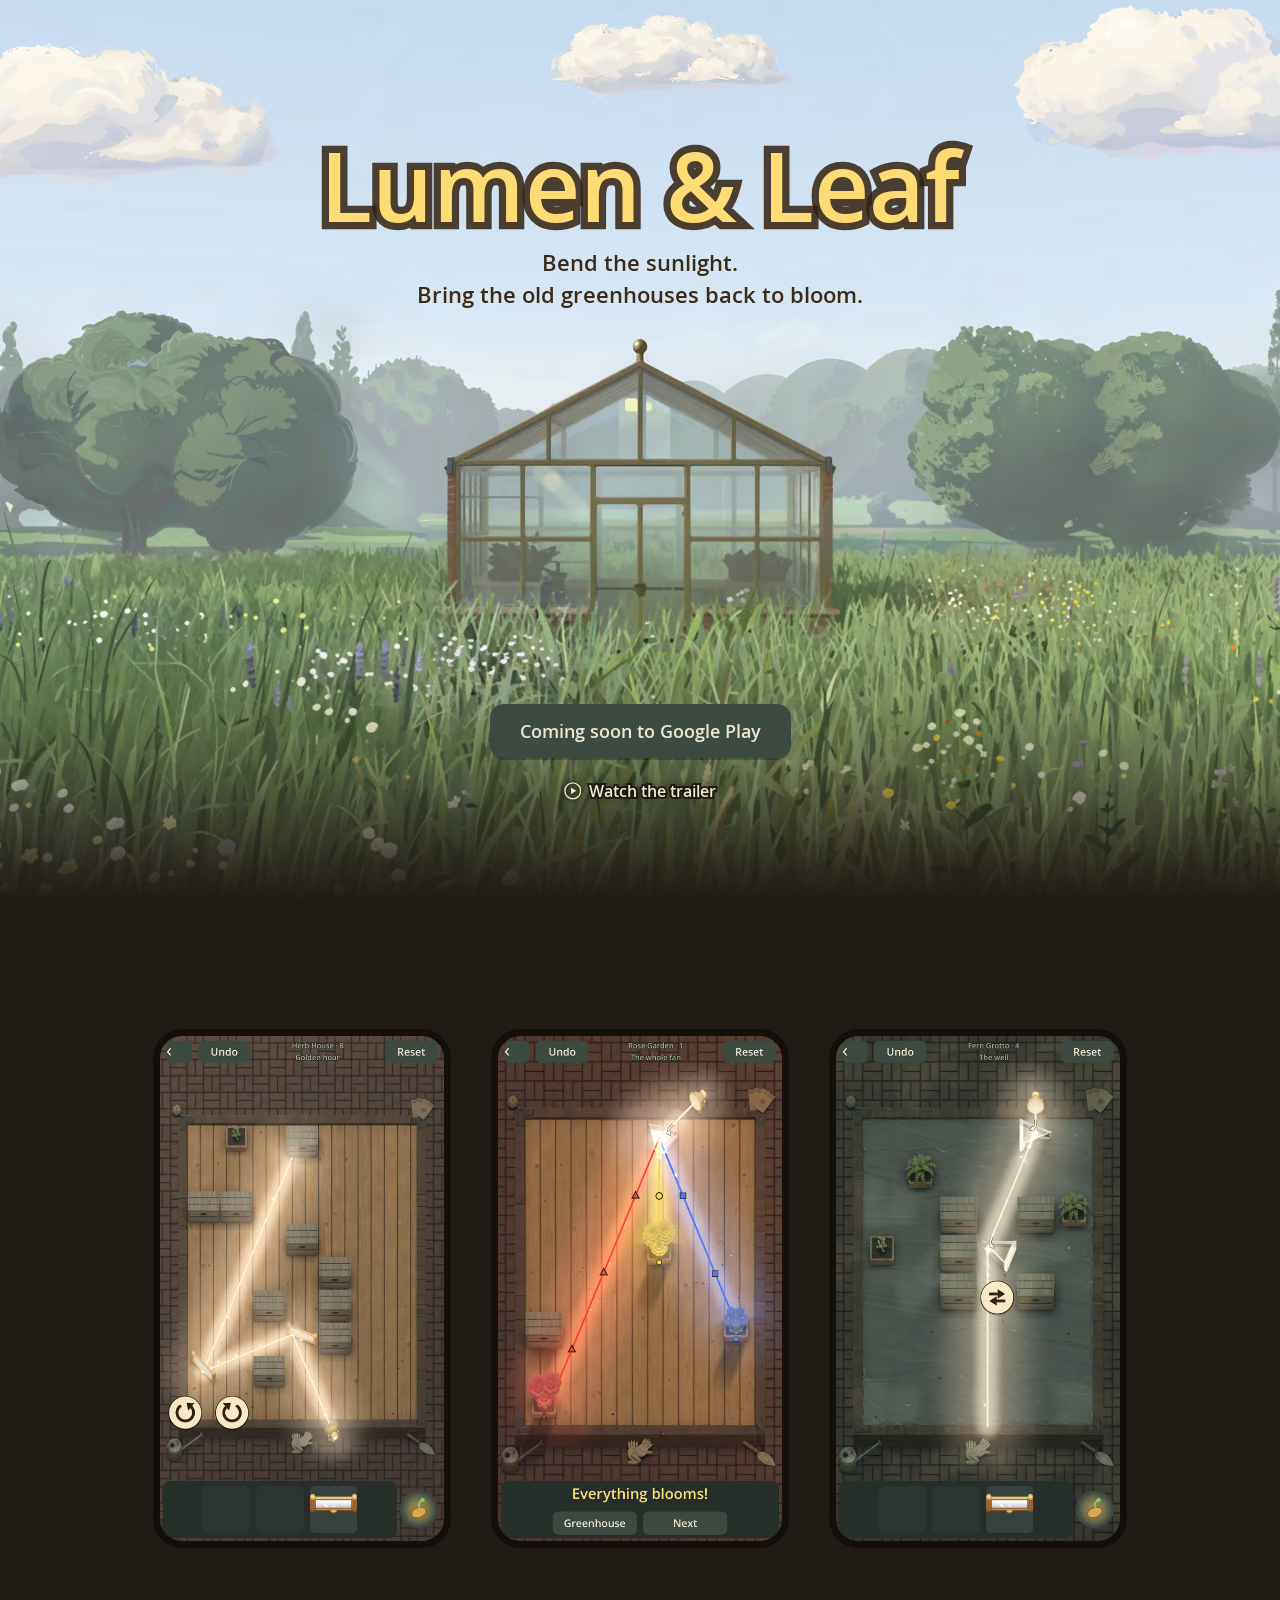
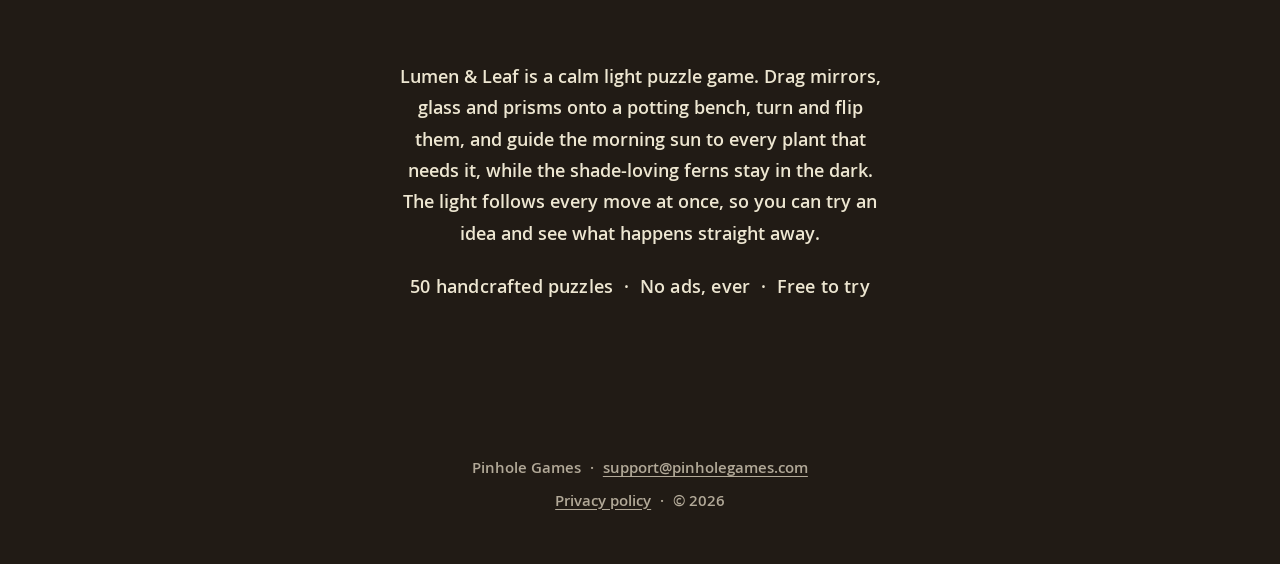
==== commit 6b07911d: "The meadow fades into a warm soil-brown ground The hero's foot fades softly (an eased gradient over " ====
--- a/index.html
+++ b/index.html
@@ -10,7 +10,7 @@
   <link rel="icon" href="/assets/favicon-32.png" sizes="32x32" type="image/png">
   <link rel="apple-touch-icon" href="/assets/apple-touch-icon.png">
   <link rel="preload" href="/assets/fonts/open-sans-semibold.woff2" as="font" type="font/woff2" crossorigin>
-  <meta name="theme-color" content="#1b201d">
+  <meta name="theme-color" content="#211b15">
   <meta property="og:type" content="website">
   <meta property="og:site_name" content="Pinhole Games">
   <meta property="og:title" content="Lumen &amp; Leaf">
@@ -27,11 +27,11 @@
       font-display: swap;
     }
     :root {
-      --ground: #1b201d;
-      --frame: #0e120f;
+      --ground: #211b15;  /* deep garden soil, the meadow's grass fades into it */
+      --frame: #140f0b;
       --button: #3d4a42;
       --text: #ede6d1;
-      --muted: #a6b0a1;
+      --muted: #b2a998;
       --gold: #ffdb73;
       --edge: rgba(51, 33, 15, 0.85);
       --brown: #3d2b1a;
@@ -51,7 +51,13 @@
     .hero picture, .hero .art { position: absolute; inset: 0; width: 100%; height: 100%; }
     .hero .art { object-fit: cover; object-position: 50% 22%; }
     @media (min-aspect-ratio: 1/1) { .hero .art { object-position: 50% 40%; } }
-    .hero > :not(picture) { position: relative; }
+    .hero > :not(picture) { position: relative; z-index: 1; }
+    /* The meadow's foot fades softly into the soil the page stands on (the ground's colour, eased so no band shows),
+       on every screen. */
+    .hero::after { content: ""; position: absolute; left: 0; right: 0; bottom: 0; height: 34%; pointer-events: none;
+                   background: linear-gradient(to bottom, rgba(33, 27, 21, 0) 0%, rgba(33, 27, 21, 0.04) 18%,
+                     rgba(33, 27, 21, 0.14) 36%, rgba(33, 27, 21, 0.32) 54%, rgba(33, 27, 21, 0.58) 72%,
+                     rgba(33, 27, 21, 0.84) 88%, rgb(33, 27, 21) 100%); }
     .hero h1 { margin: 15svh 0 0; font: 600 min(6rem, 12vw)/1.05 var(--font); color: var(--gold); white-space: nowrap;
                -webkit-text-stroke: 0.15em var(--edge); paint-order: stroke fill; }
     .tagline { margin: 0.5em 0 0; font-size: min(1.4rem, 4vw); line-height: 1.45; color: var(--brown); white-space: nowrap; }
@@ -60,10 +66,10 @@
               font-size: 1.15rem; line-height: 1.2; box-shadow: 0 2px 0 rgba(0, 0, 0, 0.25); }
     /* Words over the painting get a dark edge, as the game gives its words over painted art. */
     .watch { color: var(--text); font-size: 1rem; text-decoration: none; display: inline-flex; align-items: center;
-             gap: 8px; padding: 6px 10px; -webkit-text-stroke: 4px rgba(22, 30, 20, 0.85); paint-order: stroke fill;
-             text-shadow: 0 0 10px rgba(22, 30, 20, 0.6); }
+             gap: 8px; padding: 6px 10px; -webkit-text-stroke: 4px rgba(26, 21, 15, 0.85); paint-order: stroke fill;
+             text-shadow: 0 0 10px rgba(26, 21, 15, 0.6); }
     .watch:hover { text-decoration: underline; }
-    .watch svg { width: 1.1em; height: 1.1em; filter: drop-shadow(0 0 1.5px rgba(22, 30, 20, 0.95)) drop-shadow(0 0 4px rgba(22, 30, 20, 0.6)); }
+    .watch svg { width: 1.1em; height: 1.1em; filter: drop-shadow(0 0 1.5px rgba(26, 21, 15, 0.95)) drop-shadow(0 0 4px rgba(26, 21, 15, 0.6)); }
 
     /* Three phone screenshots in simple rounded frames: side by side, or a row to swipe on a narrow screen. */
     .shots { display: flex; justify-content: center; gap: clamp(16px, 3vw, 40px); padding: clamp(72px, 12vw, 128px) 24px 0;
@@ -94,7 +100,7 @@
 
     /* The trailer, over the page. */
     dialog { padding: 0; border: 0; background: transparent; max-width: none; max-height: none; overflow: visible; }
-    dialog::backdrop { background: rgba(8, 10, 9, 0.88); }
+    dialog::backdrop { background: rgba(14, 11, 8, 0.88); }
     dialog video { height: min(88svh, 160vw); width: auto; aspect-ratio: 9 / 16; border-radius: 16px; background: #000; }
     .close { position: absolute; top: -14px; right: -14px; width: 44px; height: 44px; border-radius: 50%; border: 0;
              background: var(--button); color: var(--text); font: 600 1.5rem/1 var(--font); cursor: pointer; }
